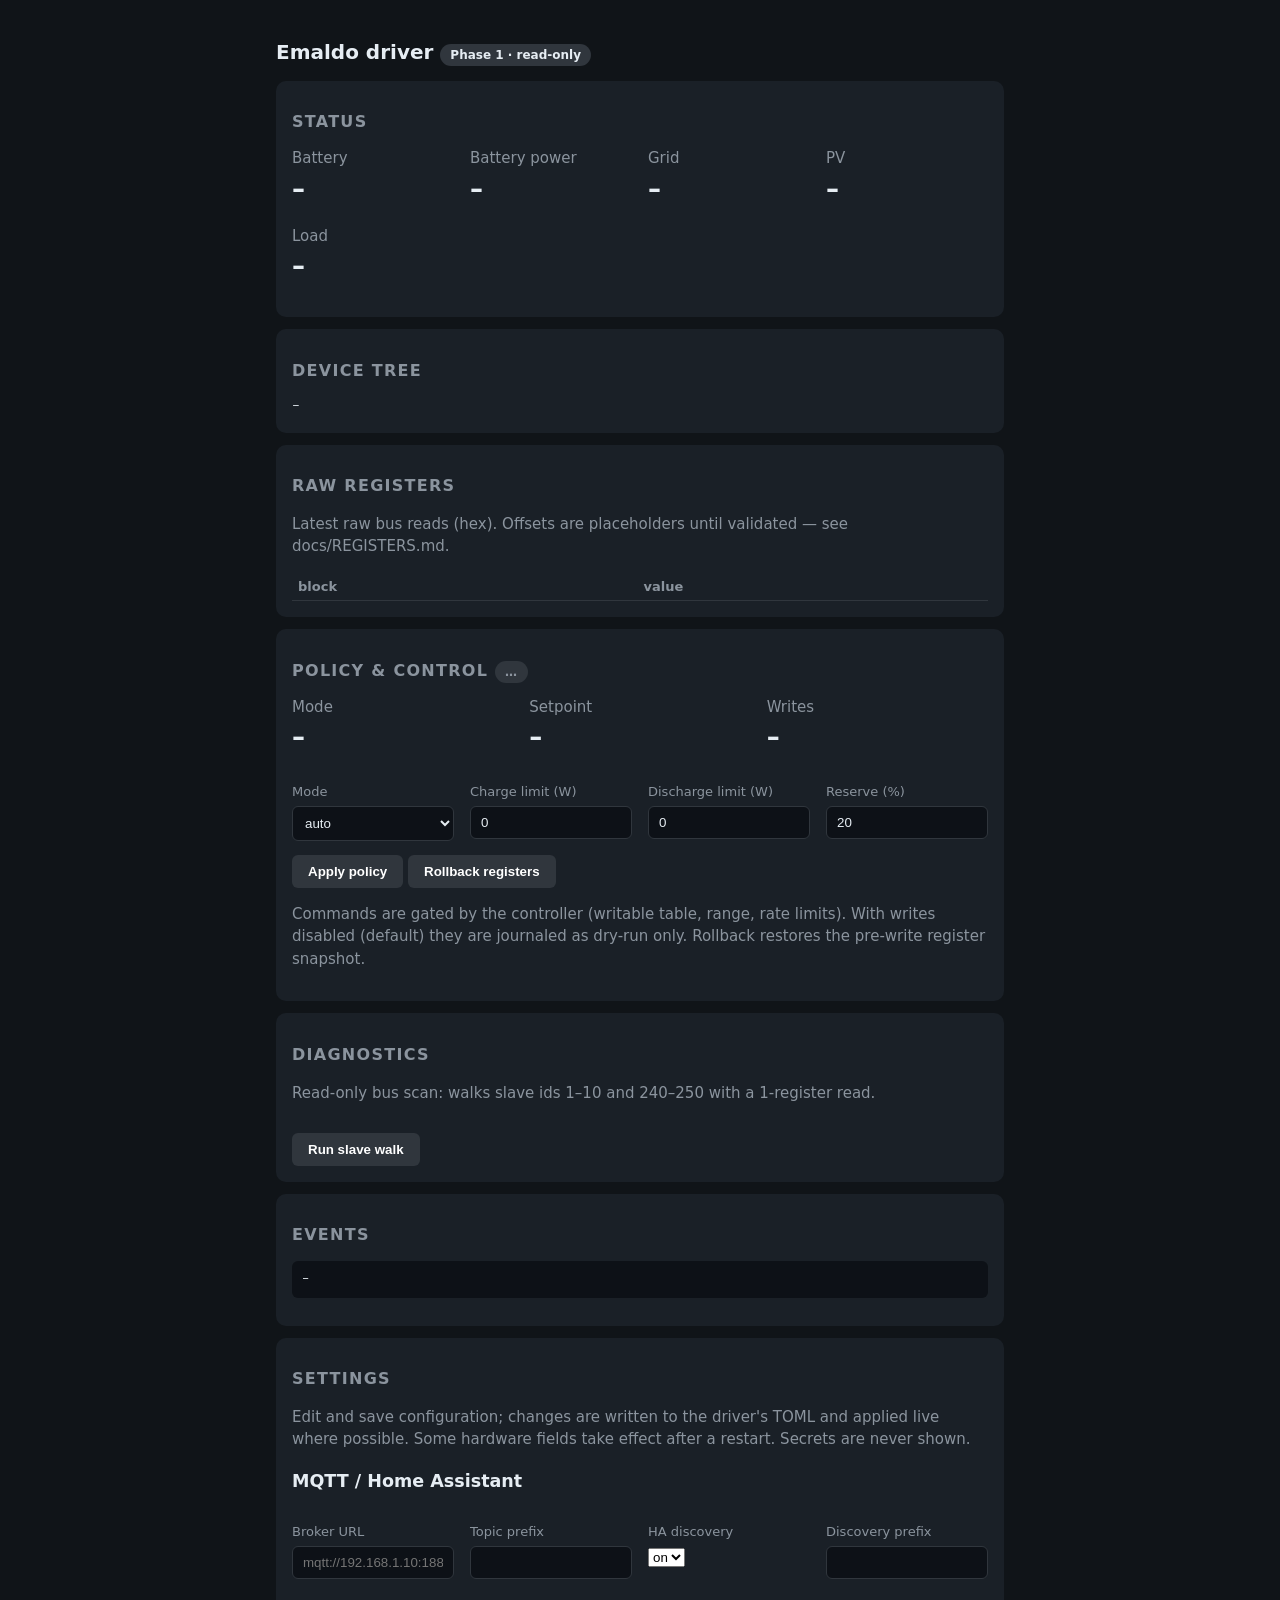
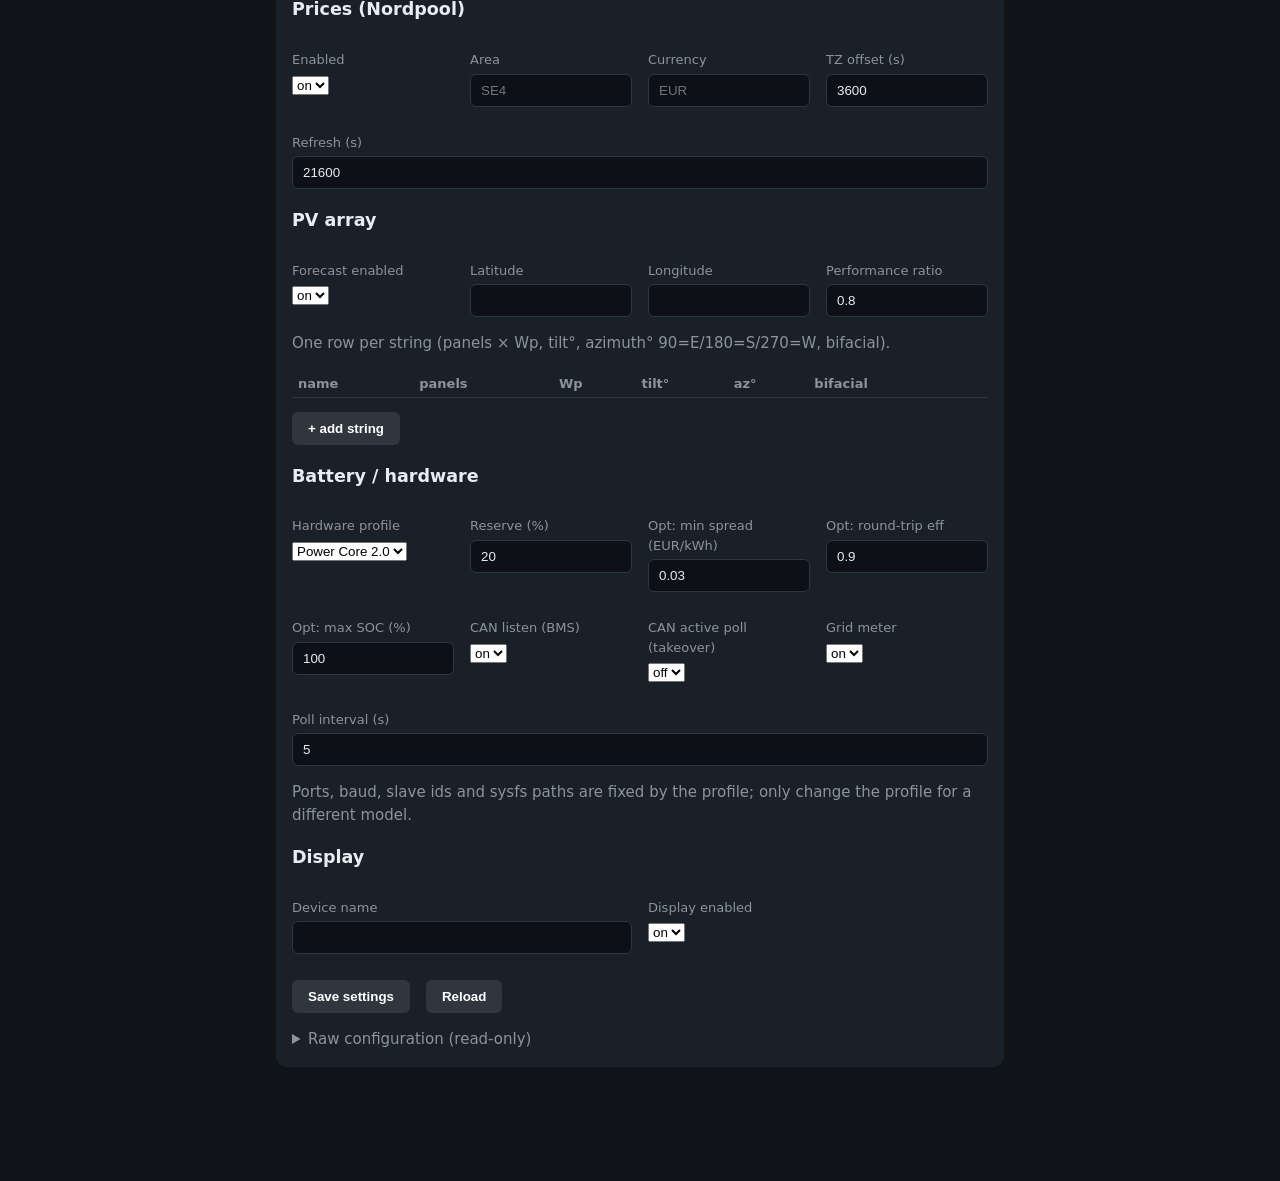
==== rust/static/index.html @ 9205c3a6 "can_poll: service mode (hardware.can_poll) + UI toggle + docs 8f - config hardware.can_poll selects " ====
<!doctype html>
<html lang="en">
<head>
<meta charset="utf-8">
<meta name="viewport" content="width=device-width, initial-scale=1">
<title>Emaldo driver</title>
<style>
  :root { --bg:#101418; --card:#1a2027; --fg:#e6edf3; --mut:#8b949e; --acc:#2f81f7; }
  * { box-sizing: border-box; }
  body { margin:0; font:15px/1.5 system-ui,sans-serif; background:var(--bg); color:var(--fg); }
  main { max-width: 760px; margin: 0 auto; padding: 24px 16px 64px; }
  h1 { font-size: 20px; } h2 { font-size: 16px; color: var(--mut); text-transform: uppercase; letter-spacing: .08em; }
  .card { background: var(--card); border-radius: 10px; padding: 16px; margin: 12px 0; }
  label { display:block; margin: 10px 0 4px; color: var(--mut); font-size: 13px; }
  input { width:100%; padding:8px 10px; border-radius:6px; border:1px solid #30363d; background:#0d1117; color:var(--fg); }
  button { margin-top:14px; padding:9px 16px; border:0; border-radius:6px; background:var(--acc); color:#fff; font-weight:600; cursor:pointer; }
  button.ghost { background:#30363d; }
  .row { display:flex; gap:16px; flex-wrap:wrap; }
  .row > div { flex:1; min-width:140px; }
  .big { font-size:26px; font-weight:700; }
  .mut { color: var(--mut); }
  #msg { min-height: 20px; color:#3fb950; }
  #msg.err { color:#f85149; }
  .hidden { display:none; }
  .pill { display:inline-block; padding:2px 10px; border-radius:999px; background:#30363d; font-size:12px; }
  table { width:100%; border-collapse:collapse; font-size:13px; }
  td, th { padding:4px 6px; text-align:left; border-bottom:1px solid #30363d; }
  th { color:var(--mut); }
  code, pre { font:12px/1.4 ui-monospace,monospace; }
  pre { white-space:pre-wrap; word-break:break-all; background:#0d1117; padding:10px; border-radius:6px; max-height:320px; overflow:auto; }
  .tree { font:13px/1.6 ui-monospace,monospace; }
</style>
</head>
<body>
<main>
  <h1>Emaldo driver <span class="pill">Phase 1 · read-only</span></h1>

  <section id="setup" class="card hidden">
    <h2>First-run setup</h2>
    <p class="mut">Set an admin password and your MQTT broker. You can change everything later under Settings.</p>
    <label>Admin password (min 8 chars)</label><input id="su_pw" type="password">
    <label>Device name</label><input id="su_name" value="Power Core">
    <label>MQTT broker URL</label><input id="su_url" placeholder="mqtt://192.168.1.10:1883">
    <label>MQTT username</label><input id="su_user">
    <label>MQTT password</label><input id="su_mpw" type="password">
    <button onclick="doSetup()">Finish setup</button>
    <p id="su_msg" class="mut"></p>
  </section>

  <section id="login" class="card hidden">
    <h2>Log in</h2>
    <label>Password</label><input id="li_pw" type="password">
    <button onclick="doLogin()">Log in</button>
    <p id="li_msg" class="mut"></p>
  </section>

  <div id="app" class="hidden">
    <section class="card">
      <h2>Status</h2>
      <div class="row">
        <div><div class="mut">Battery</div><div class="big" id="s_soc">–</div></div>
        <div><div class="mut">Battery power</div><div class="big" id="s_bat">–</div></div>
        <div><div class="mut">Grid</div><div class="big" id="s_grid">–</div></div>
        <div><div class="mut">PV</div><div class="big" id="s_pv">–</div></div>
        <div><div class="mut">Load</div><div class="big" id="s_load">–</div></div>
      </div>
      <p class="mut" id="s_meta"></p>
    </section>

    <section class="card">
      <h2>Device tree</h2>
      <div class="tree" id="s_tree">–</div>
    </section>

    <section class="card">
      <h2>Raw registers</h2>
      <p class="mut">Latest raw bus reads (hex). Offsets are placeholders until validated — see docs/REGISTERS.md.</p>
      <table id="s_raw"><tr><th>block</th><th>value</th></tr></table>
    </section>

    <section class="card">
      <h2>Policy &amp; control <span class="pill" id="c_writes">…</span></h2>
      <div class="row">
        <div><div class="mut">Mode</div><div class="big" id="c_mode">–</div></div>
        <div><div class="mut">Setpoint</div><div class="big" id="c_setpoint">–</div></div>
        <div><div class="mut">Writes</div><div class="big" id="c_wcount">–</div></div>
      </div>
      <p class="mut" id="c_reason"></p>
      <p class="mut" id="c_last"></p>
      <div class="row">
        <div>
          <label>Mode</label>
          <select id="p_mode" style="width:100%;padding:8px;border-radius:6px;background:#0d1117;color:var(--fg);border:1px solid #30363d">
            <option>auto</option><option>optimize</option><option>idle</option><option>charge</option><option>discharge</option>
          </select>
        </div>
        <div><label>Charge limit (W)</label><input id="p_charge" type="number" value="0"></div>
        <div><label>Discharge limit (W)</label><input id="p_discharge" type="number" value="0"></div>
        <div><label>Reserve (%)</label><input id="p_reserve" type="number" value="20"></div>
      </div>
      <button class="ghost" onclick="applyPolicy()">Apply policy</button>
      <button class="ghost" onclick="doRollback()">Rollback registers</button>
      <p class="mut">Commands are gated by the controller (writable table, range, rate limits).
      With writes disabled (default) they are journaled as dry-run only. Rollback restores the
      pre-write register snapshot.</p>
    </section>

    <section class="card">
      <h2>Diagnostics</h2>
      <p class="mut">Read-only bus scan: walks slave ids 1–10 and 240–250 with a 1-register read.</p>
      <button class="ghost" onclick="doWalk()">Run slave walk</button>
      <span class="mut" id="walk_msg"></span>
    </section>

    <section class="card">
      <h2>Events</h2>
      <pre id="s_events">–</pre>
    </section>

    <section class="card">
      <h2>Settings</h2>
      <p class="mut">Edit and save configuration; changes are written to the driver's TOML
      and applied live where possible. Some hardware fields take effect after a restart.
      Secrets are never shown.</p>

      <h3>MQTT / Home Assistant</h3>
      <div class="row">
        <div><label>Broker URL</label><input id="cfg_mqtt_url" placeholder="mqtt://192.168.1.10:1883"></div>
        <div><label>Topic prefix</label><input id="cfg_mqtt_prefix"></div>
        <div><label>HA discovery</label><select id="cfg_mqtt_disc"><option value="true">on</option><option value="false">off</option></select></div>
        <div><label>Discovery prefix</label><input id="cfg_mqtt_dprefix"></div>
      </div>

      <h3>Prices (Nordpool)</h3>
      <div class="row">
        <div><label>Enabled</label><select id="cfg_prices_enabled"><option value="true">on</option><option value="false">off</option></select></div>
        <div><label>Area</label><input id="cfg_prices_area" placeholder="SE4"></div>
        <div><label>Currency</label><input id="cfg_prices_currency" placeholder="EUR"></div>
        <div><label>TZ offset (s)</label><input id="cfg_prices_tz" type="number" value="3600"></div>
        <div><label>Refresh (s)</label><input id="cfg_prices_refresh" type="number" value="21600"></div>
      </div>

      <h3>PV array</h3>
      <div class="row">
        <div><label>Forecast enabled</label><select id="cfg_solar_enabled"><option value="true">on</option><option value="false">off</option></select></div>
        <div><label>Latitude</label><input id="cfg_solar_lat" type="number" step="0.00001"></div>
        <div><label>Longitude</label><input id="cfg_solar_lon" type="number" step="0.00001"></div>
        <div><label>Performance ratio</label><input id="cfg_solar_pr" type="number" step="0.01" value="0.8"></div>
      </div>
      <p class="mut">One row per string (panels × Wp, tilt°, azimuth° 90=E/180=S/270=W, bifacial).</p>
      <table id="cfg_solar_strings"><tr><th>name</th><th>panels</th><th>Wp</th><th>tilt°</th><th>az°</th><th>bifacial</th><th></th></tr></table>
      <button class="ghost" onclick="addSolarString()">+ add string</button>

      <h3>Battery / hardware</h3>
      <div class="row">
        <div><label>Hardware profile</label><select id="cfg_profile"><option value="powercore2">Power Core 2.0</option></select></div>
        <div><label>Reserve (%)</label><input id="cfg_reserve" type="number" value="20"></div>
        <div><label>Opt: min spread (EUR/kWh)</label><input id="cfg_opt_spread" type="number" step="0.005" value="0.03"></div>
        <div><label>Opt: round-trip eff</label><input id="cfg_opt_eta" type="number" step="0.01" value="0.9"></div>
        <div><label>Opt: max SOC (%)</label><input id="cfg_opt_max" type="number" value="100"></div>
        <div><label>CAN listen (BMS)</label><select id="cfg_can"><option value="true">on</option><option value="false">off</option></select></div>
        <div><label>CAN active poll (takeover)</label><select id="cfg_can_poll"><option value="false">off</option><option value="true">on</option></select></div>
        <div><label>Grid meter</label><select id="cfg_meter"><option value="true">on</option><option value="false">off</option></select></div>
        <div><label>Poll interval (s)</label><input id="cfg_poll" type="number" value="5"></div>
      </div>
      <p class="mut">Ports, baud, slave ids and sysfs paths are fixed by the profile;
      only change the profile for a different model.</p>

      <h3>Display</h3>
      <div class="row">
        <div><label>Device name</label><input id="cfg_device_name"></div>
        <div><label>Display enabled</label><select id="cfg_display"><option value="true">on</option><option value="false">off</option></select></div>
      </div>

      <div class="row" style="margin-top:12px">
        <button class="ghost" onclick="saveSettings()">Save settings</button>
        <button class="ghost" onclick="loadConfig()">Reload</button>
      </div>
      <p class="mut" id="cfg_msg"></p>
      <details><summary class="mut">Raw configuration (read-only)</summary><pre id="s_cfg">–</pre></details>
    </section>
  </div>

  <p id="msg"></p>
</main>
<script>
const $ = id => document.getElementById(id);
let es = null;

function show(which) {
  $('setup').classList.toggle('hidden', which !== 'setup');
  $('login').classList.toggle('hidden', which !== 'login');
  $('app').classList.toggle('hidden', which !== 'app');
}

async function api(path, opts) {
  const r = await fetch(path, opts);
  return r;
}

async function boot() {
  const r = await api('/api/v1/state');
  const j = await r.json().catch(() => ({}));
  if (j.setup_required) { show('setup'); return; }
  if (r.status === 401) { show('login'); return; }
  show('app');
  renderState(j);
  startStream();
  loadEvents(); loadConfig();
}

async function doSetup() {
  const r = await api('/api/v1/setup', {method:'POST', body: JSON.stringify({
    password: $('su_pw').value, device_name: $('su_name').value,
    broker_url: $('su_url').value, username: $('su_user').value, mqtt_password: $('su_mpw').value,
  })});
  if (r.ok) { $('su_msg').textContent = 'Setup done — log in.'; show('login'); }
  else $('su_msg').textContent = 'Setup failed: ' + r.status;
}

async function doLogin() {
  const r = await api('/api/v1/login', {method:'POST', body: JSON.stringify({password: $('li_pw').value})});
  if (r.ok) { boot(); } else $('li_msg').textContent = 'Invalid password';
}

function fmtW(w) { return (w === undefined || w === null) ? '–' : Math.round(w) + ' W'; }

function renderState(st) {
  if (!st || !st.battery) return;
  $('s_soc').textContent = (st.battery.soc_percent ?? 0).toFixed(0) + ' %';
  $('s_bat').textContent = fmtW(st.battery.power_w);
  $('s_grid').textContent = fmtW(st.grid && st.grid.net_w);
  $('s_pv').textContent = fmtW(st.pv && st.pv.power_w);
  $('s_load').textContent = fmtW(st.load && st.load.net_w);
  const _mcu = st.mcu || {};
  const _grid = _mcu.con_power === '1' ? 'grid connected'
    : (_mcu.con_power ? 'grid state ' + _mcu.con_power : 'grid unknown');
  $('s_meta').textContent = 'updated ' + new Date((st.updated_at||0)*1000).toLocaleTimeString()
    + ' · MCU ' + (_mcu.present ? 'present' : 'absent') + ' · ' + _grid
    + (st.faults && st.faults.length ? ' · FAULTS: ' + st.faults.join(', ') : '');

  let tree = 'module SoC (this driver)\n';
  tree += '├─ MCU ' + (st.mcu && st.mcu.present ? '[present]' : '[absent]');
  if (st.mcu && st.mcu.present) {
    tree += '\n│   ├─ status: ' + (st.mcu.mcu_status || '?');
    tree += '\n│   ├─ con_power: ' + (st.mcu.con_power || '?');
    (st.mcu.inverter||[]).forEach((v,i) => tree += '\n│   ├─ inverter_' + i + ': ' + v);
    Object.entries(st.mcu.extra||{}).forEach(([k,v]) => tree += '\n│   ├─ ' + k + ': ' + v);
  }
  tree += '\n├─ inverters: ' + (st.inverters||[]).map(i =>
    '#' + i.index + ' ' + (i.running?'ON':'off') + ' ' + (i.frequency_hz||0).toFixed(1) + 'Hz').join(', ');
  tree += '\n├─ battery: ' + (st.battery.soc_percent||0).toFixed(0) + '% '
    + (st.battery.remaining_wh||0).toFixed(0) + '/' + (st.battery.capacity_wh||0).toFixed(0) + ' Wh';
  const can = st.can || {};
  tree += '\n├─ battery source: ' + (st.battery && st.battery.modules ? 'CAN BMS (' + st.battery.modules + ' packs)' : (can.enabled ? 'CAN (no packs yet)' : 'none'));
  if (st.battery && st.battery.modules) {
    tree += '  ' + (st.battery.soc_percent||0).toFixed(1) + '%, '
      + (st.battery.voltage_v||0).toFixed(1) + ' V, '
      + (st.battery.current_a||0).toFixed(1) + ' A, '
      + (st.battery.temp_c||0).toFixed(1) + ' °C, SOH ' + (st.battery.soh_percent||0).toFixed(0) + '%, '
      + (st.battery.cycle_count||0) + ' cycles';
  }
  tree += '\n├─ CAN ' + (can.enabled ? '[' + (can.iface||'') + '] ' + (can.frames||0) + ' frames / ' + (can.messages||0) + ' msgs' : '[off]');
  (can.batteries || []).forEach(b => {
    tree += '\n│   ├─ cabinet ' + b.cabinet + ' pack ' + b.position + ': '
      + (b.soc_percent||0) + '% ' + ((b.voltage_mv||0)/1000).toFixed(2) + ' V '
      + ((b.current_ma||0)/1000).toFixed(2) + ' A, '
      + b.cell_count + ' cells ' + b.cell_min_mv + '..' + b.cell_max_mv + ' mV, '
      + (b.temp_min_c||0).toFixed(1) + '..' + (b.temp_max_c||0).toFixed(1) + ' °C';
  });
  tree += '\n└─ display, b-sensor, EV gun: via bus (see raw registers)';
  $('s_tree').textContent = tree;

  const raw = st.raw || {};
  let html = '<tr><th>block</th><th>value</th></tr>';
  for (const k of Object.keys(raw).sort()) {
    html += '<tr><td><code>' + k + '</code></td><td><code>' +
      String(raw[k]).replace(/</g,'&lt;') + '</code></td></tr>';
  }
  $('s_raw').innerHTML = html;

  // policy & control
  const pol = st.policy || {}, ctl = st.control || {};
  $('c_mode').textContent = pol.mode || 'auto';
  $('c_setpoint').textContent = fmtW(pol.setpoint_w);
  $('c_reason').textContent = pol.reason || '';
  $('c_writes').textContent = ctl.writes_enabled ? 'WRITES ENABLED' : 'dry-run';
  $('c_writes').style.background = ctl.writes_enabled ? '#7a2e2e' : '#30363d';
  $('c_wcount').textContent = ctl.write_count ?? 0;
  $('c_last').textContent = ctl.last_result ? ('last: ' + ctl.last_result) : '';
  if (document.activeElement !== $('p_mode')) $('p_mode').value = pol.mode || 'auto';
}

function startStream() {
  if (es) es.close();
  es = new EventSource('/api/v1/stream');
  es.onmessage = ev => { try { renderState(JSON.parse(ev.data)); } catch(e) {} };
}

async function loadEvents() {
  const r = await api('/api/v1/events');
  if (!r.ok) return;
  const evs = await r.json();
  $('s_events').textContent = evs.map(e =>
    new Date(e.time*1000).toLocaleString() + ' [' + e.level + '] ' + e.source + ': ' + e.message
  ).join('\n') || '(no events yet)';
  setTimeout(loadEvents, 10000);
}

let CFG = null;
async function loadConfig() {
  const r = await api('/api/v1/config');
  if (!r.ok) return;
  CFG = await r.json();
  $('s_cfg').textContent = JSON.stringify(CFG, null, 2);
  const m = CFG.mqtt || {}, pr = CFG.prices || {}, so = CFG.solar || {},
        hw = CFG.hardware || {}, po = CFG.policy || {}, dv = CFG.device || {};
  $('cfg_mqtt_url').value = m.broker_url || '';
  $('cfg_mqtt_prefix').value = m.topic_prefix || 'emaldo/powercore';
  $('cfg_mqtt_disc').value = String(m.ha_discovery !== false);
  $('cfg_mqtt_dprefix').value = m.discovery_prefix || 'homeassistant';
  $('cfg_prices_enabled').value = String(!!pr.enabled);
  $('cfg_prices_area').value = pr.area || 'SE4';
  $('cfg_prices_currency').value = pr.currency || 'EUR';
  $('cfg_prices_tz').value = pr.tz_offset_secs ?? 3600;
  $('cfg_prices_refresh').value = pr.refresh_secs ?? 21600;
  $('cfg_solar_enabled').value = String(!!so.enabled);
  $('cfg_solar_lat').value = so.latitude ?? 55.72486;
  $('cfg_solar_lon').value = so.longitude ?? 13.1703;
  $('cfg_solar_pr').value = so.performance_ratio ?? 0.8;
  renderSolarStrings(so.strings || []);
  $('cfg_reserve').value = po.reserve_percent ?? 20;
  const op = po.optimizer || {};
  $('cfg_opt_spread').value = op.min_spread_eur_kwh ?? 0.03;
  $('cfg_opt_eta').value = op.round_trip_eff ?? 0.9;
  $('cfg_opt_max').value = op.max_soc_percent ?? 100;
  $('cfg_profile').value = hw.profile || 'powercore2';
  $('cfg_can').value = String(!!hw.can_listen);
  $('cfg_can_poll').value = String(!!hw.can_poll);
  $('cfg_meter').value = String(!!hw.meter_enabled);
  $('cfg_poll').value = hw.poll_interval_secs ?? 5;
  $('cfg_device_name').value = dv.name || 'Power Core';
  $('cfg_display').value = String(hw.display_enabled !== false);
}

function renderSolarStrings(list) {
  const t = $('cfg_solar_strings');
  t.querySelectorAll('tr.ss').forEach(e => e.remove());
  list.forEach(st => {
    const tr = document.createElement('tr');
    tr.className = 'ss';
    tr.innerHTML = '<td><input class="ss_name" value="' + (st.name||'') + '"></td>'
      + '<td><input class="ss_panels" type="number" value="' + (st.panels||0) + '"></td>'
      + '<td><input class="ss_wp" type="number" value="' + (st.panel_wp||0) + '"></td>'
      + '<td><input class="ss_tilt" type="number" value="' + (st.tilt_deg||0) + '"></td>'
      + '<td><input class="ss_az" type="number" value="' + (st.azimuth_deg||0) + '"></td>'
      + '<td><select class="ss_bi"><option value="true">yes</option><option value="false">no</option></select></td>'
      + '<td><button class="ghost" onclick="this.closest(\'tr\').remove()">×</button></td>';
    t.appendChild(tr);
    tr.querySelector('.ss_bi').value = String(!!st.bifacial);
  });
}

function addSolarString() {
  renderSolarStrings([...readSolarStrings(), {name:'', panels:0, panel_wp:0, tilt_deg:30, azimuth_deg:180, bifacial:false}]);
}

function readSolarStrings() {
  const out = [];
  $('cfg_solar_strings').querySelectorAll('tr.ss').forEach(tr => {
    out.push({
      name: tr.querySelector('.ss_name').value,
      panels: parseInt(tr.querySelector('.ss_panels').value || '0'),
      panel_wp: parseInt(tr.querySelector('.ss_wp').value || '0'),
      tilt_deg: parseFloat(tr.querySelector('.ss_tilt').value || '0'),
      azimuth_deg: parseFloat(tr.querySelector('.ss_az').value || '0'),
      bifacial: tr.querySelector('.ss_bi').value === 'true',
    });
  });
  return out;
}

async function saveSettings() {
  if (!CFG) return;
  const c = JSON.parse(JSON.stringify(CFG));
  const b = (id) => $(id).value === 'true';
  const n = (id, d) => { const v = parseFloat($(id).value); return isNaN(v) ? d : v; };
  c.mqtt = Object.assign(c.mqtt || {}, {
    broker_url: $('cfg_mqtt_url').value,
    topic_prefix: $('cfg_mqtt_prefix').value,
    ha_discovery: b('cfg_mqtt_disc'),
    discovery_prefix: $('cfg_mqtt_dprefix').value,
  });
  c.prices = Object.assign(c.prices || {}, {
    enabled: b('cfg_prices_enabled'), area: $('cfg_prices_area').value,
    currency: $('cfg_prices_currency').value, tz_offset_secs: n('cfg_prices_tz', 3600),
    refresh_secs: n('cfg_prices_refresh', 21600),
  });
  const so = c.solar || {};
  so.enabled = b('cfg_solar_enabled');
  so.latitude = n('cfg_solar_lat', 55.72486);
  so.longitude = n('cfg_solar_lon', 13.1703);
  so.performance_ratio = n('cfg_solar_pr', 0.8);
  so.strings = readSolarStrings();
  c.solar = so;
  const pol = c.policy || {};
  pol.reserve_percent = n('cfg_reserve', 20);
  pol.optimizer = Object.assign(pol.optimizer || {}, {
    capacity_wh: (c.policy && c.policy.optimizer && c.policy.optimizer.capacity_wh) || 0,
    min_spread_eur_kwh: n('cfg_opt_spread', 0.03),
    round_trip_eff: n('cfg_opt_eta', 0.9), max_soc_percent: n('cfg_opt_max', 100),
  });
  c.policy = pol;
  c.hardware = Object.assign(c.hardware || {}, {
    profile: $('cfg_profile').value,
    can_listen: b('cfg_can'), can_poll: b('cfg_can_poll'), meter_enabled: b('cfg_meter'),
    poll_interval_secs: n('cfg_poll', 5), display_enabled: b('cfg_display'),
  });
  c.device = Object.assign(c.device || {}, { name: $('cfg_device_name').value });
  const msg = $('cfg_msg');
  msg.textContent = ' saving…';
  const r = await api('/api/v1/config', { method: 'PUT', body: JSON.stringify(c) });
  const j = await r.json().catch(() => ({}));
  msg.textContent = r.ok ? ' saved. Some changes (CAN/MQTT) may need a restart.' : (' ' + (j.error || ('HTTP ' + r.status)));
  if (r.ok) { CFG = j; $('s_cfg').textContent = JSON.stringify(j, null, 2); }
}

async function doWalk() {
  $('walk_msg').textContent = ' running…';
  const r = await api('/api/v1/walk', {method:'POST'});
  const j = await r.json().catch(() => ({}));
  $('walk_msg').textContent = r.ok ? ' started — result in Raw registers (slave_walk) and Events.' : (' ' + (j.error || r.status));
}

async function cmd(c, args) {
  const r = await api('/api/v1/cmd', {method:'POST', body: JSON.stringify({cmd: c, args: args || {}})});
  const j = await r.json().catch(() => ({}));
  const msg = $('msg');
  msg.className = r.ok ? '' : 'err';
  msg.textContent = r.ok ? (j.result || 'ok') : (j.error || ('HTTP ' + r.status));
  setTimeout(() => { msg.textContent = ''; }, 6000);
}

function applyPolicy() {
  cmd('set_mode', {mode: $('p_mode').value});
  cmd('set_charge_limit', {watts: parseInt($('p_charge').value || '0')});
  cmd('set_discharge_limit', {watts: parseInt($('p_discharge').value || '0')});
  cmd('set_reserve', {percent: parseFloat($('p_reserve').value || '20')});
}

function doRollback() {
  if (confirm('Restore the pre-write register snapshot?')) cmd('rollback');
}

boot();
</script>
</body>
</html>
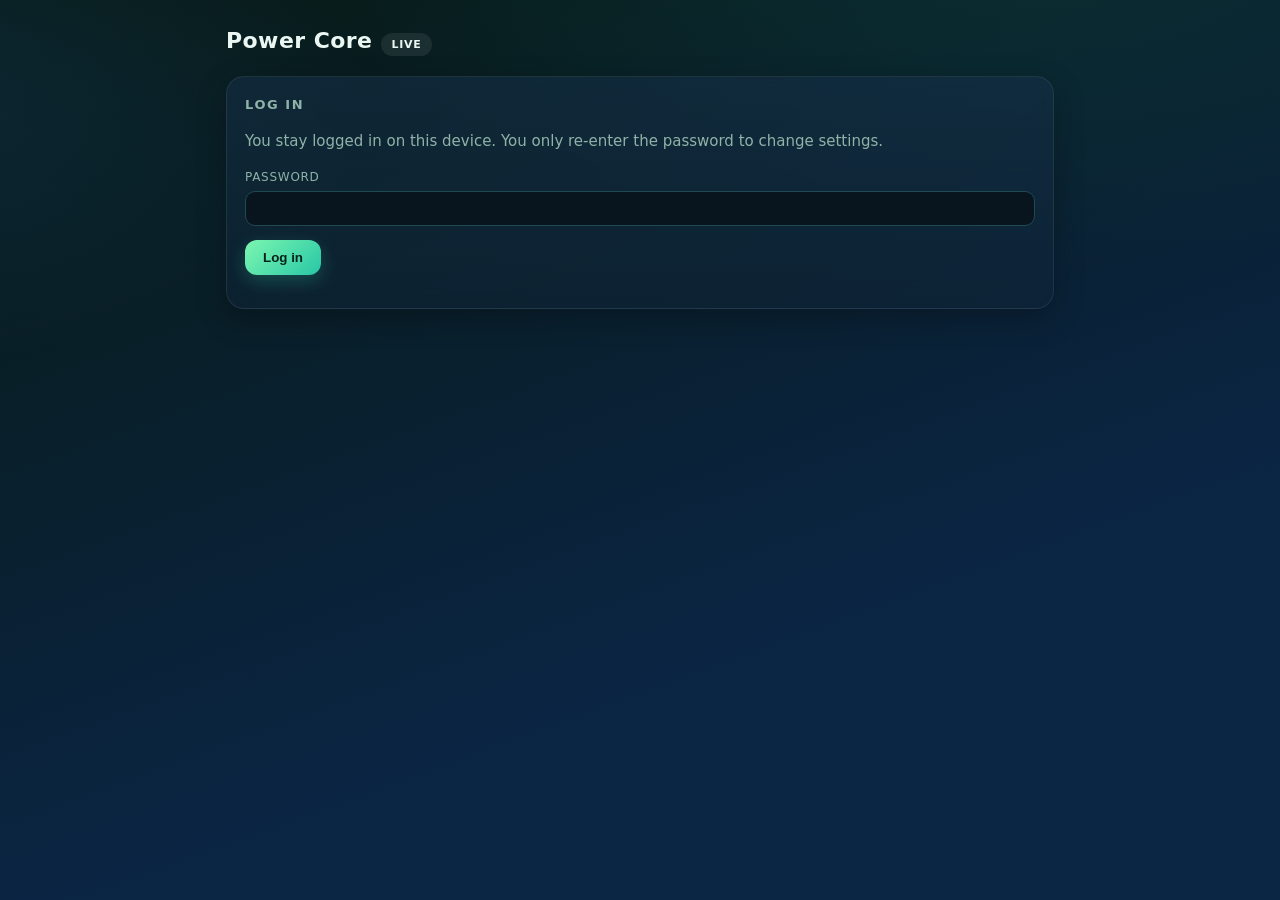
==== commit 8850ebac: "web: energy-flow dashboard, PWA, persistent login, REST /api/v1/day, MQTT discovery UI/UX - New rene" ====
--- a/rust/static/index.html
+++ b/rust/static/index.html
@@ -3,71 +3,178 @@
 <head>
 <meta charset="utf-8">
 <meta name="viewport" content="width=device-width, initial-scale=1">
-<title>Emaldo driver</title>
+<link rel="manifest" href="/manifest.webmanifest">
+<meta name="theme-color" content="#0b2545">
+<meta name="apple-mobile-web-app-capable" content="yes">
+<meta name="mobile-web-app-capable" content="yes">
+<link rel="icon" href="/icon.svg" type="image/svg+xml">
+<title>Emaldo Power Core</title>
 <style>
-  :root { --bg:#101418; --card:#1a2027; --fg:#e6edf3; --mut:#8b949e; --acc:#2f81f7; }
+  :root {
+    --bg1:#071a14; --bg2:#0b2545; --card:#122a3fcc; --card2:#0e2033;
+    --fg:#eaf6f1; --mut:#8fb3a8; --line:#1f4a52;
+    --solar:#ffd24a; --grid:#6ab0ff; --battery:#7cf6b0; --load:#f59e0b;
+    --acc:#28c7a6; --acc2:#7cf6b0; --danger:#ff6b6b;
+  }
   * { box-sizing: border-box; }
-  body { margin:0; font:15px/1.5 system-ui,sans-serif; background:var(--bg); color:var(--fg); }
-  main { max-width: 760px; margin: 0 auto; padding: 24px 16px 64px; }
-  h1 { font-size: 20px; } h2 { font-size: 16px; color: var(--mut); text-transform: uppercase; letter-spacing: .08em; }
-  .card { background: var(--card); border-radius: 10px; padding: 16px; margin: 12px 0; }
-  label { display:block; margin: 10px 0 4px; color: var(--mut); font-size: 13px; }
-  input { width:100%; padding:8px 10px; border-radius:6px; border:1px solid #30363d; background:#0d1117; color:var(--fg); }
-  button { margin-top:14px; padding:9px 16px; border:0; border-radius:6px; background:var(--acc); color:#fff; font-weight:600; cursor:pointer; }
-  button.ghost { background:#30363d; }
-  .row { display:flex; gap:16px; flex-wrap:wrap; }
-  .row > div { flex:1; min-width:140px; }
-  .big { font-size:26px; font-weight:700; }
+  body {
+    margin:0; color:var(--fg); font:15px/1.55 system-ui,-apple-system,Segoe UI,sans-serif;
+    background:
+      radial-gradient(1200px 600px at 80% -10%, #0f4f4a55, transparent 60%),
+      radial-gradient(900px 500px at -10% 10%, #17406e55, transparent 55%),
+      linear-gradient(160deg, var(--bg1), var(--bg2) 70%);
+    background-attachment: fixed; min-height:100vh;
+  }
+  main { max-width: 860px; margin: 0 auto; padding: 20px 16px 72px; }
+  h1 { font-size: 22px; letter-spacing:.02em; margin: 4px 0 18px; font-weight:800; }
+  h2 { font-size: 13px; color: var(--mut); text-transform: uppercase; letter-spacing: .12em; margin: 0 0 10px; }
+  h3 { font-size: 14px; color: var(--acc2); margin: 18px 0 6px; font-weight:600; }
+  .card {
+    background: linear-gradient(180deg, #16304a88, #10243688);
+    border:1px solid #ffffff14; border-radius: 18px; padding: 18px; margin: 14px 0;
+    backdrop-filter: blur(10px); box-shadow: 0 10px 30px #00000040;
+  }
+  label { display:block; margin: 10px 0 4px; color: var(--mut); font-size: 12px; text-transform:uppercase; letter-spacing:.06em; }
+  input, select { width:100%; padding:9px 11px; border-radius:10px; border:1px solid var(--line); background:#08151f; color:var(--fg); }
+  button {
+    margin-top:14px; padding:10px 18px; border:0; border-radius:12px; cursor:pointer; font-weight:700;
+    color:#05221b; background: linear-gradient(135deg, var(--acc2), var(--acc));
+    box-shadow: 0 6px 18px #28c7a644; transition: transform .08s ease, box-shadow .2s;
+  }
+  button:hover { transform: translateY(-1px); box-shadow: 0 10px 24px #28c7a666; }
+  button.ghost { background: #ffffff12; color: var(--fg); box-shadow:none; border:1px solid var(--line); }
+  .row { display:flex; gap:14px; flex-wrap:wrap; }
+  .row > div { flex:1; min-width:150px; }
+  .big { font-size:24px; font-weight:800; }
   .mut { color: var(--mut); }
-  #msg { min-height: 20px; color:#3fb950; }
-  #msg.err { color:#f85149; }
+  #msg { min-height: 20px; color:var(--acc2); }
+  #msg.err { color:var(--danger); }
   .hidden { display:none; }
-  .pill { display:inline-block; padding:2px 10px; border-radius:999px; background:#30363d; font-size:12px; }
+  .pill { display:inline-block; padding:3px 11px; border-radius:999px; background:#ffffff14; font-size:11px; letter-spacing:.06em; text-transform:uppercase; }
   table { width:100%; border-collapse:collapse; font-size:13px; }
-  td, th { padding:4px 6px; text-align:left; border-bottom:1px solid #30363d; }
-  th { color:var(--mut); }
-  code, pre { font:12px/1.4 ui-monospace,monospace; }
-  pre { white-space:pre-wrap; word-break:break-all; background:#0d1117; padding:10px; border-radius:6px; max-height:320px; overflow:auto; }
-  .tree { font:13px/1.6 ui-monospace,monospace; }
+  td, th { padding:6px 8px; text-align:left; border-bottom:1px solid #ffffff10; }
+  th { color:var(--mut); font-weight:600; }
+  code, pre { font:12px/1.45 ui-monospace,monospace; }
+  pre { white-space:pre-wrap; word-break:break-all; background:#061018; padding:12px; border-radius:10px; max-height:320px; overflow:auto; }
+  .tree { font:12.5px/1.6 ui-monospace,monospace; }
+
+  /* ---- energy flow hero ---- */
+  .hero { position:relative; overflow:hidden; padding: 8px 4px 2px; }
+  .flow { width:100%; height:auto; display:block; }
+  .flow .node-label { fill: var(--mut); font-size: 13px; letter-spacing:.04em; }
+  .flow .node-val { fill: var(--fg); font-size: 20px; font-weight: 800; }
+  .flow .node-val.charge { fill: var(--battery); }
+  .flow .node-val.draw { fill: var(--solar); }
+  .flow .arc { fill:none; stroke-width:5; stroke-linecap:round; opacity:.22; }
+  .flow .arc.active { opacity:.9; stroke-dasharray: 10 12; animation: flow 1s linear infinite; }
+  .flow .spark { fill:#fff; }
+  @keyframes flow { to { stroke-dashoffset: -22; } }
+  .legend { display:flex; gap:18px; flex-wrap:wrap; justify-content:center; margin-top:6px; font-size:12px; color:var(--mut); }
+  .legend i { display:inline-block; width:10px; height:10px; border-radius:3px; margin-right:6px; vertical-align:middle; }
+  .soc-bar { height:10px; border-radius:6px; background:#ffffff14; overflow:hidden; margin-top:8px; }
+  .soc-bar > span { display:block; height:100%; background:linear-gradient(90deg,var(--battery),var(--acc)); transition:width .6s; }
+
+  /* nav pills */
+  .tabs { display:flex; gap:8px; flex-wrap:wrap; margin: 6px 0 12px; }
+  .tabs a { padding:7px 14px; border-radius:999px; background:#ffffff0f; color:var(--fg); text-decoration:none; font-size:13px; border:1px solid transparent; }
+  .tabs a:hover { border-color:var(--line); }
+  .banner { display:flex; align-items:center; gap:12px; }
+  .banner .dot { width:9px; height:9px; border-radius:50%; background:var(--acc); box-shadow:0 0 12px var(--acc); }
 </style>
-</head>
+
 <body>
 <main>
-  <h1>Emaldo driver <span class="pill">Phase 1 · read-only</span></h1>
+  <h1>Power Core <span class="pill" id="hdr_pill">live</span></h1>
 
   <section id="setup" class="card hidden">
     <h2>First-run setup</h2>
-    <p class="mut">Set an admin password and your MQTT broker. You can change everything later under Settings.</p>
+    <p class="mut">Set an admin password and optionally an MQTT broker. Everything is editable later in Settings.</p>
     <label>Admin password (min 8 chars)</label><input id="su_pw" type="password">
     <label>Device name</label><input id="su_name" value="Power Core">
-    <label>MQTT broker URL</label><input id="su_url" placeholder="mqtt://192.168.1.10:1883">
-    <label>MQTT username</label><input id="su_user">
-    <label>MQTT password</label><input id="su_mpw" type="password">
+    <div class="banner" style="margin-top:12px">
+      <label style="margin:0">Enable MQTT (Home Assistant)</label>
+      <input id="su_mqtt_on" type="checkbox" style="width:auto" onchange="$('su_mqtt_box').style.display=this.checked?'block':'none'">
+    </div>
+    <div id="su_mqtt_box" style="display:none">
+      <div class="row"><div>
+        <label>MQTT broker URL</label><input id="su_url" placeholder="mqtt://192.168.1.10:1883">
+      </div><div style="flex:0"><button class="ghost" onclick="discoverBroker('su_url')">Auto-detect</button></div></div>
+      <label>MQTT username</label><input id="su_user">
+      <label>MQTT password</label><input id="su_mpw" type="password">
+    </div>
     <button onclick="doSetup()">Finish setup</button>
     <p id="su_msg" class="mut"></p>
   </section>
 
   <section id="login" class="card hidden">
     <h2>Log in</h2>
-    <label>Password</label><input id="li_pw" type="password">
+    <p class="mut">You stay logged in on this device. You only re-enter the password to change settings.</p>
+    <label>Password</label><input id="li_pw" type="password" onkeydown="if(event.key==='Enter')doLogin()">
     <button onclick="doLogin()">Log in</button>
     <p id="li_msg" class="mut"></p>
   </section>
 
   <div id="app" class="hidden">
-    <section class="card">
-      <h2>Status</h2>
-      <div class="row">
-        <div><div class="mut">Battery</div><div class="big" id="s_soc">–</div></div>
-        <div><div class="mut">Battery power</div><div class="big" id="s_bat">–</div></div>
-        <div><div class="mut">Grid</div><div class="big" id="s_grid">–</div></div>
-        <div><div class="mut">PV</div><div class="big" id="s_pv">–</div></div>
-        <div><div class="mut">Load</div><div class="big" id="s_load">–</div></div>
-      </div>
-      <p class="mut" id="s_meta"></p>
+    <section class="card hero">
+      <h2 style="margin-bottom:0">Realtime power <span class="mut" style="float:right;text-transform:none" id="hdr_upd"></span></h2>
+      <svg class="flow" viewBox="0 0 640 360" preserveAspectRatio="xMidYMid meet" aria-label="Energy flow">
+        <!-- arcs (drawn first, behind nodes) -->
+        <path id="a_pv"   class="arc" style="stroke:var(--solar)"   d="M180 70 C 250 110, 270 150, 320 180"/>
+        <path id="a_grid" class="arc" style="stroke:var(--grid)"    d="M460 70 C 400 110, 370 150, 320 180"/>
+        <path id="a_bat"  class="arc" style="stroke:var(--battery)" d="M80 180 C 160 180, 240 180, 320 180"/>
+        <path id="a_load" class="arc" style="stroke:var(--load)"    d="M320 180 C 340 220, 360 250, 400 290"/>
+        <!-- centre -->
+        <circle cx="320" cy="180" r="30" fill="#0c2233" stroke="#7cf6b0" stroke-width="2"/>
+        <path d="M322 160 l-14 24 h12 l-3 16 15-24 h-12 z" fill="var(--acc2)"/>
+
+        <!-- PV (top-left) -->
+        <g id="n_pv">
+          <rect x="150" y="42" width="60" height="40" rx="5" fill="#0c2233" stroke="var(--solar)" stroke-width="1.5"/>
+          <path d="M150 56 h60 M150 70 h60 M170 42 v40 M190 42 v40" stroke="var(--solar)" stroke-opacity=".6" stroke-width="1"/>
+          <text x="180" y="24" class="node-label" text-anchor="middle">Solar</text>
+          <text id="v_pv" x="180" y="102" class="node-val" text-anchor="middle">–</text>
+        </g>
+        <!-- Grid (top-right) -->
+        <g id="n_grid">
+          <path d="M445 40 v42 M475 40 v42 M436 50 h48 M436 66 h48 M460 82 l-10 -10 M460 82 l10 -10" stroke="var(--grid)" stroke-width="2" fill="none"/>
+          <text x="460" y="24" class="node-label" text-anchor="middle">Grid</text>
+          <text id="v_grid" x="460" y="102" class="node-val" text-anchor="middle">–</text>
+        </g>
+        <!-- Battery (left) -->
+        <g id="n_bat">
+          <rect x="55" y="150" width="44" height="60" rx="7" fill="#0c2233" stroke="var(--battery)" stroke-width="1.5"/>
+          <rect x="68" y="142" width="18" height="9" rx="3" fill="var(--battery)"/>
+          <rect id="bat_fill" x="59" y="182" width="36" height="24" rx="4" fill="var(--battery)" opacity=".55"/>
+          <text x="77" y="140" class="node-label" text-anchor="middle" dy="-4">Battery</text>
+          <text id="v_bat" x="77" y="232" class="node-val charge" text-anchor="middle">–</text>
+          <text id="v_soc" x="77" y="250" class="node-label" text-anchor="middle">–</text>
+        </g>
+        <!-- Load (bottom) -->
+        <g id="n_load">
+          <path d="M380 300 l20 -26 l20 26 z" fill="#0c2233" stroke="var(--load)" stroke-width="1.5"/>
+          <rect x="390" y="300" width="20" height="14" rx="2" fill="#0c2233" stroke="var(--load)" stroke-width="1.5"/>
+          <text x="400" y="332" class="node-label" text-anchor="middle">Load</text>
+          <text id="v_load" x="400" y="352" class="node-val" text-anchor="middle">–</text>
+        </g>
+      </svg>
+      <div class="soc-bar"><span id="soc_bar" style="width:0%"></span></div>
+      <div class="legend">
+        <span><i style="background:var(--solar)"></i>Solar</span>
+        <span><i style="background:var(--grid)"></i>Grid</span>
+        <span><i style="background:var(--battery)"></i>Battery</span>
+        <span><i style="background:var(--load)"></i>Load</span>
+      </div>
+      <p class="mut" id="s_meta" style="text-align:center;margin:8px 0 0"></p>
     </section>
 
-    <section class="card">
+    <div class="tabs">
+      <a href="#app">Dashboard</a>
+      <a href="/api/v1/day" target="_blank" rel="noopener">REST API (today, JSON)</a>
+      <a href="#settings">Settings</a>
+      <a href="#" onclick="doLogout();return false">Log out</a>
+    </div>
+
+  <section class="card">
       <h2>Device tree</h2>
       <div class="tree" id="s_tree">–</div>
     </section>
@@ -124,11 +231,19 @@
       Secrets are never shown.</p>
 
       <h3>MQTT / Home Assistant</h3>
-      <div class="row">
-        <div><label>Broker URL</label><input id="cfg_mqtt_url" placeholder="mqtt://192.168.1.10:1883"></div>
-        <div><label>Topic prefix</label><input id="cfg_mqtt_prefix"></div>
-        <div><label>HA discovery</label><select id="cfg_mqtt_disc"><option value="true">on</option><option value="false">off</option></select></div>
-        <div><label>Discovery prefix</label><input id="cfg_mqtt_dprefix"></div>
+      <div class="banner">
+        <label style="margin:0">Publish to MQTT</label>
+        <input id="cfg_mqtt_on" type="checkbox" style="width:auto" onchange="toggleMqtt()">
+        <button class="ghost" style="margin:0" onclick="discoverBroker('cfg_mqtt_url')">Auto-detect broker</button>
+      </div>
+      <div id="cfg_mqtt_box">
+        <div class="row">
+          <div><label>Broker URL</label><input id="cfg_mqtt_url" placeholder="mqtt://192.168.1.10:1883"></div>
+          <div><label>Topic prefix</label><input id="cfg_mqtt_prefix"></div>
+          <div><label>HA discovery</label><select id="cfg_mqtt_disc"><option value="true">on</option><option value="false">off</option></select></div>
+          <div><label>Discovery prefix</label><input id="cfg_mqtt_dprefix"></div>
+        </div>
+        <p class="mut" id="cfg_mqtt_hint"></p>
       </div>
 
       <h3>Prices (Nordpool)</h3>
@@ -185,7 +300,7 @@
 </main>
 <script>
 const $ = id => document.getElementById(id);
-let es = null;
+let es = null, CFG = null;
 
 function show(which) {
   $('setup').classList.toggle('hidden', which !== 'setup');
@@ -193,45 +308,103 @@
   $('app').classList.toggle('hidden', which !== 'app');
 }
 
-async function api(path, opts) {
-  const r = await fetch(path, opts);
-  return r;
-}
-
+// fetch wrapper (same-origin, cookies sent automatically)
+async function api(path, opts) { return fetch(path, opts); }
+
+// Boot: use the session cookie. If not authed, offer login (data only after login).
 async function boot() {
-  const r = await api('/api/v1/state');
+  const r = await api('/api/v1/me');
   const j = await r.json().catch(() => ({}));
   if (j.setup_required) { show('setup'); return; }
+  if (!j.authed) { show('login'); return; }
+  startApp();
+}
+
+async function startApp() {
+  show('app');
+  const r = await api('/api/v1/state');
   if (r.status === 401) { show('login'); return; }
-  show('app');
+  const j = await r.json().catch(() => ({}));
   renderState(j);
   startStream();
   loadEvents(); loadConfig();
 }
 
 async function doSetup() {
-  const r = await api('/api/v1/setup', {method:'POST', body: JSON.stringify({
+  const mqttOn = $('su_mqtt_on').checked;
+  const r = await api('/api/v1/setup', {method:'POST', headers:{'Content-Type':'application/json'}, body: JSON.stringify({
     password: $('su_pw').value, device_name: $('su_name').value,
-    broker_url: $('su_url').value, username: $('su_user').value, mqtt_password: $('su_mpw').value,
+    broker_url: mqttOn ? $('su_url').value : '', username: $('su_user').value,
+    mqtt_password: $('su_mpw').value,
   })});
   if (r.ok) { $('su_msg').textContent = 'Setup done — log in.'; show('login'); }
   else $('su_msg').textContent = 'Setup failed: ' + r.status;
 }
 
 async function doLogin() {
-  const r = await api('/api/v1/login', {method:'POST', body: JSON.stringify({password: $('li_pw').value})});
-  if (r.ok) { boot(); } else $('li_msg').textContent = 'Invalid password';
+  const r = await api('/api/v1/login', {method:'POST', headers:{'Content-Type':'application/json'}, body: JSON.stringify({password: $('li_pw').value})});
+  if (r.ok) { $('li_pw').value=''; startApp(); } else $('li_msg').textContent = 'Invalid password';
+}
+
+async function doLogout() {
+  await api('/api/v1/logout', {method:'POST'});
+  if (es) { es.close(); es = null; }
+  show('login');
+}
+
+async function discoverBroker(inputId) {
+  const hint = $('cfg_mqtt_hint');
+  if (hint) hint.textContent = ' searching local network…';
+  const r = await api('/api/v1/broker');
+  const j = await r.json().catch(() => ({}));
+  if (j && j.found) { $(inputId).value = j.broker_url; if (hint) hint.textContent = ' found broker at ' + j.candidate; }
+  else { if (j && j.suggested && !$(inputId).value) $(inputId).value = j.suggested; if (hint) hint.textContent = ' no broker found locally; using a guess — edit if needed'; }
+}
+
+function toggleMqtt() {
+  $('cfg_mqtt_box').style.display = $('cfg_mqtt_on').checked ? 'block' : 'none';
+}
+
+// kW formatter; + sign indicates direction clarity via CSS colour rather than sign.
+function fmtkW(w) {
+  if (w === undefined || w === null) return '–';
+  const k = w / 1000;
+  return (k >= 0 ? '' : '−') + Math.abs(k).toFixed(2) + ' kW';
 }
 
 function fmtW(w) { return (w === undefined || w === null) ? '–' : Math.round(w) + ' W'; }
+
+function setArc(id, active) {
+  const el = document.getElementById(id);
+  if (el) el.classList.toggle('active', !!active);
+}
 
 function renderState(st) {
   if (!st || !st.battery) return;
-  $('s_soc').textContent = (st.battery.soc_percent ?? 0).toFixed(0) + ' %';
-  $('s_bat').textContent = fmtW(st.battery.power_w);
-  $('s_grid').textContent = fmtW(st.grid && st.grid.net_w);
-  $('s_pv').textContent = fmtW(st.pv && st.pv.power_w);
-  $('s_load').textContent = fmtW(st.load && st.load.net_w);
+  const pv   = (st.pv && st.pv.power_w) || 0;       // W generated
+  const grid = (st.grid && st.grid.net_w) || 0;      // + import, - export
+  const bat  = st.battery.power_w || 0;              // + charge, - discharge
+  const load = (st.load && st.load.net_w) || 0;      // W consumed
+  const soc  = st.battery.soc_percent ?? 0;
+
+  $('v_pv').textContent = fmtkW(pv);
+  $('v_grid').textContent = fmtkW(grid);
+  $('v_bat').textContent = fmtkW(bat);
+  $('v_soc').textContent = soc.toFixed(0) + ' % charged';
+  $('v_bat').setAttribute('class', 'node-val ' + (bat > 50 ? 'charge' : (bat < -50 ? 'draw' : 'node-val')));
+  $('v_load').textContent = fmtkW(load);
+
+  // battery fill height (0..60)
+  $('bat_fill').setAttribute('y', String(182 + 60 * (1 - Math.min(1, soc/100))));
+  $('bat_fill').setAttribute('height', String(Math.max(2, 60 * Math.min(1, soc/100))));
+  $('soc_bar').style.width = Math.max(0, Math.min(100, soc)) + '%';
+
+  // arcs animate when power flows
+  setArc('a_pv', pv > 20);
+  setArc('a_grid', Math.abs(grid) > 20);
+  setArc('a_bat', Math.abs(bat) > 20);
+  setArc('a_load', load > 20);
+
   const _mcu = st.mcu || {};
   const _grid = _mcu.con_power === '1' ? 'grid connected'
     : (_mcu.con_power ? 'grid state ' + _mcu.con_power : 'grid unknown');
@@ -307,7 +480,7 @@
   setTimeout(loadEvents, 10000);
 }
 
-let CFG = null;
+
 async function loadConfig() {
   const r = await api('/api/v1/config');
   if (!r.ok) return;
@@ -315,6 +488,8 @@
   $('s_cfg').textContent = JSON.stringify(CFG, null, 2);
   const m = CFG.mqtt || {}, pr = CFG.prices || {}, so = CFG.solar || {},
         hw = CFG.hardware || {}, po = CFG.policy || {}, dv = CFG.device || {};
+  $('cfg_mqtt_on').checked = !!(m.broker_url);
+  $('cfg_mqtt_box').style.display = $('cfg_mqtt_on').checked ? 'block' : 'none';
   $('cfg_mqtt_url').value = m.broker_url || '';
   $('cfg_mqtt_prefix').value = m.topic_prefix || 'emaldo/powercore';
   $('cfg_mqtt_disc').value = String(m.ha_discovery !== false);
@@ -386,7 +561,7 @@
   const b = (id) => $(id).value === 'true';
   const n = (id, d) => { const v = parseFloat($(id).value); return isNaN(v) ? d : v; };
   c.mqtt = Object.assign(c.mqtt || {}, {
-    broker_url: $('cfg_mqtt_url').value,
+    broker_url: $('cfg_mqtt_on').checked ? $('cfg_mqtt_url').value : '',
     topic_prefix: $('cfg_mqtt_prefix').value,
     ha_discovery: b('cfg_mqtt_disc'),
     discovery_prefix: $('cfg_mqtt_dprefix').value,
@@ -418,9 +593,17 @@
   });
   c.device = Object.assign(c.device || {}, { name: $('cfg_device_name').value });
   const msg = $('cfg_msg');
+  // Settings changes need the password again (data viewing does not).
+  const pw = prompt('Confirm your admin password to save settings:');
+  if (pw === null) { msg.textContent = ' cancelled'; return; }
   msg.textContent = ' saving…';
-  const r = await api('/api/v1/config', { method: 'PUT', body: JSON.stringify(c) });
+  const r = await api('/api/v1/config', {
+    method: 'POST',
+    headers: {'Content-Type': 'application/json'},
+    body: JSON.stringify({ confirm_password: pw, config: c }),
+  });
   const j = await r.json().catch(() => ({}));
+  if (r.status === 401) { msg.textContent = ' wrong password — not saved'; return; }
   msg.textContent = r.ok ? ' saved. Some changes (CAN/MQTT) may need a restart.' : (' ' + (j.error || ('HTTP ' + r.status)));
   if (r.ok) { CFG = j; $('s_cfg').textContent = JSON.stringify(j, null, 2); }
 }
@@ -452,6 +635,11 @@
   if (confirm('Restore the pre-write register snapshot?')) cmd('rollback');
 }
 
+// PWA: register the service worker (installable, offline shell).
+if ('serviceWorker' in navigator) {
+  navigator.serviceWorker.register('/sw.js').catch(() => {});
+}
+
 boot();
 </script>
 </body>
